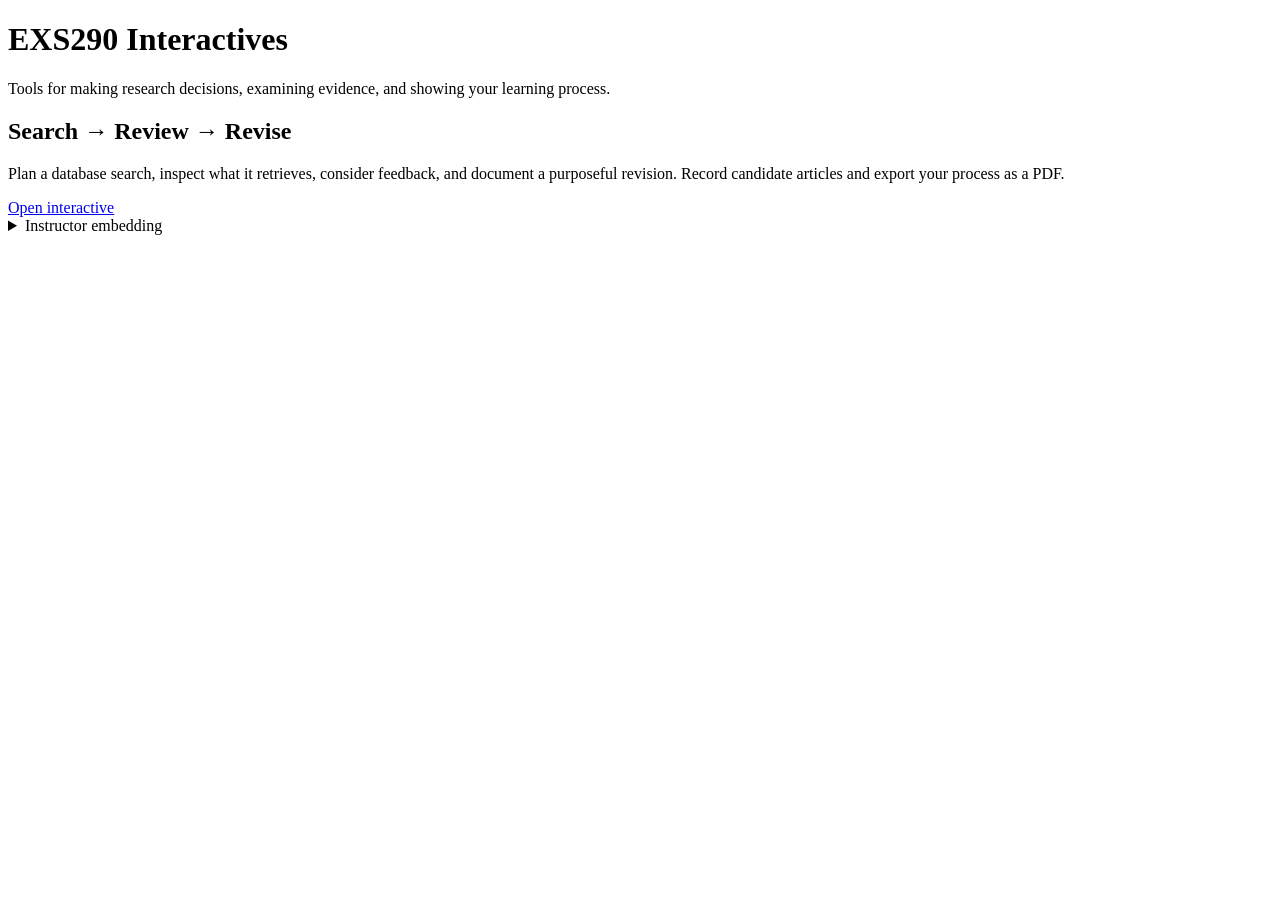
==== index.html @ 7b80ec92 "Add reusable EXS290 research workspace: index.html" ====
<!doctype html><html lang="en"><head><meta charset="utf-8"><meta name="viewport" content="width=device-width,initial-scale=1"><title>EXS290 Interactives</title><link rel="icon" href="favicon.svg"><link rel="stylesheet" href="style.css"></head><body><main><h1>EXS290 Interactives</h1><p>Tools for making research decisions, examining evidence, and showing your learning process.</p><section><h2>Search → Review → Revise</h2><p>Plan a database search, inspect what it retrieves, consider feedback, and document a purposeful revision. Record candidate articles and export your process as a PDF.</p><a class="button" href="search-review-revise/">Open interactive</a></section><details class="card"><summary>Instructor embedding</summary><p>Link directly to the tool or use the following iframe, replacing YOUR-SITE with your published domain.</p><pre style="white-space:pre-wrap">&lt;iframe src="https://YOUR-SITE/search-review-revise/" title="Search, Review, and Revise research workspace" style="width:100%;height:1100px;border:0"&gt;&lt;/iframe&gt;</pre><p>Include an Open in New Tab link below the iframe. Assignment requirements and deadlines belong in your course materials.</p></details></main></body></html>
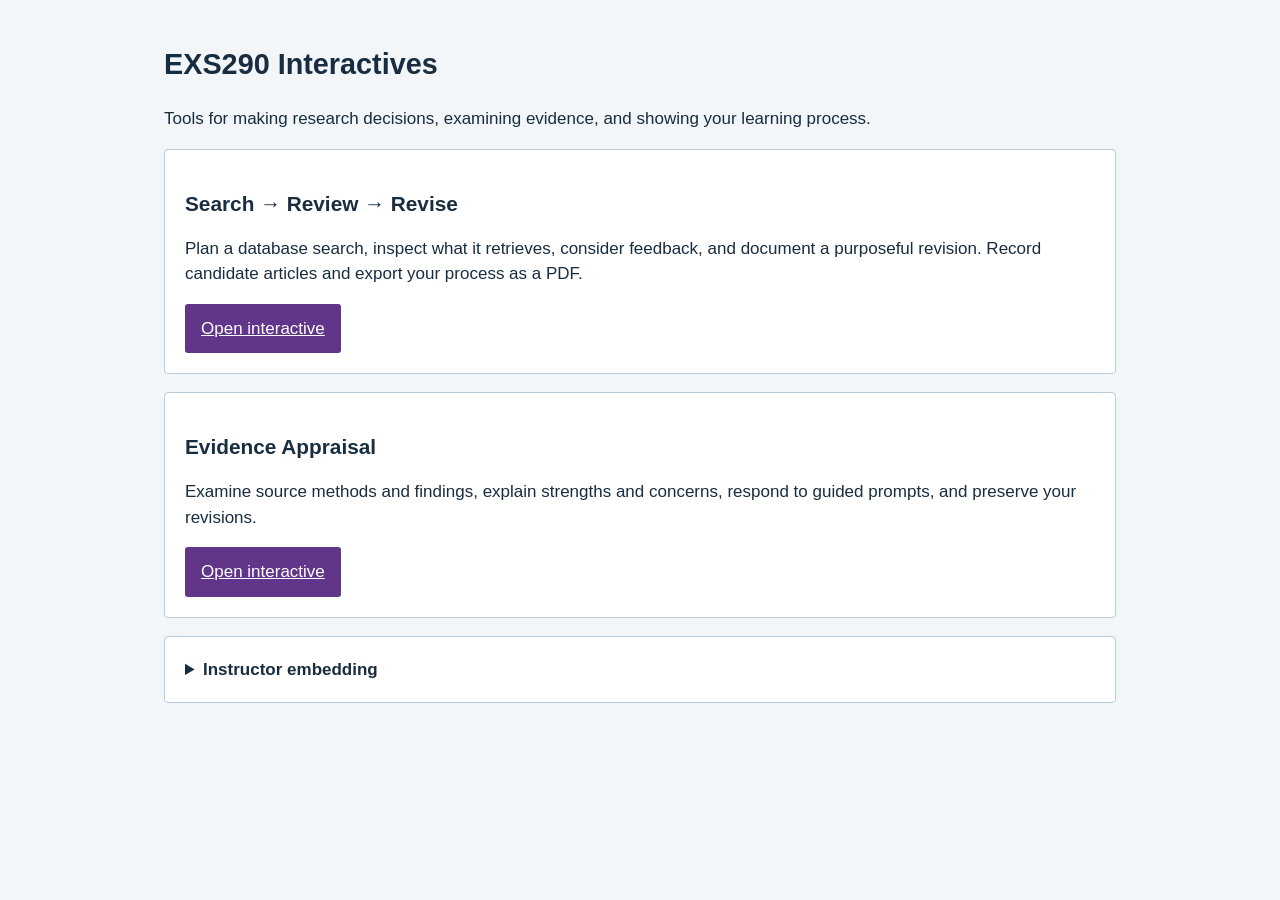
==== commit 52eabea9: "Link evidence appraisal from interactive directory" ====
--- a/index.html
+++ b/index.html
@@ -1 +1 @@
-<!doctype html><html lang="en"><head><meta charset="utf-8"><meta name="viewport" content="width=device-width,initial-scale=1"><title>EXS290 Interactives</title><link rel="icon" href="favicon.svg"><link rel="stylesheet" href="style.css"></head><body><main><h1>EXS290 Interactives</h1><p>Tools for making research decisions, examining evidence, and showing your learning process.</p><section><h2>Search → Review → Revise</h2><p>Plan a database search, inspect what it retrieves, consider feedback, and document a purposeful revision. Record candidate articles and export your process as a PDF.</p><a class="button" href="search-review-revise/">Open interactive</a></section><details class="card"><summary>Instructor embedding</summary><p>Link directly to the tool or use the following iframe, replacing YOUR-SITE with your published domain.</p><pre style="white-space:pre-wrap">&lt;iframe src="https://YOUR-SITE/search-review-revise/" title="Search, Review, and Revise research workspace" style="width:100%;height:1100px;border:0"&gt;&lt;/iframe&gt;</pre><p>Include an Open in New Tab link below the iframe. Assignment requirements and deadlines belong in your course materials.</p></details></main></body></html>+<!doctype html><html lang="en"><head><meta charset="utf-8"><meta name="viewport" content="width=device-width,initial-scale=1"><title>EXS290 Interactives</title><link rel="icon" href="favicon.svg"><link rel="stylesheet" href="style.css"></head><body><main><h1>EXS290 Interactives</h1><p>Tools for making research decisions, examining evidence, and showing your learning process.</p><section><h2>Search → Review → Revise</h2><p>Plan a database search, inspect what it retrieves, consider feedback, and document a purposeful revision. Record candidate articles and export your process as a PDF.</p><a class="button" href="search-review-revise/">Open interactive</a></section><section><h2>Evidence Appraisal</h2><p>Examine source methods and findings, explain strengths and concerns, respond to guided prompts, and preserve your revisions.</p><a class="button" href="evidence-appraisal/">Open interactive</a></section><details class="card"><summary>Instructor embedding</summary><p>Link directly to the tool or use the following iframe, replacing YOUR-SITE with your published domain.</p><pre style="white-space:pre-wrap">&lt;iframe src="https://YOUR-SITE/search-review-revise/" title="Search, Review, and Revise research workspace" style="width:100%;height:1100px;border:0"&gt;&lt;/iframe&gt;</pre><p>Include an Open in New Tab link below the iframe. Assignment requirements and deadlines belong in your course materials.</p></details></main></body></html>
--- a/style.css
+++ b/style.css
@@ -0,0 +1 @@
+*{box-sizing:border-box}body{margin:0;font:17px/1.5 Arial,sans-serif;color:#182d40;background:#f3f6f9}main{max-width:1000px;margin:auto;padding:24px}h1{font-size:1.8rem}h2{font-size:1.3rem}h3{font-size:1.1rem}a{color:#60358a}button,.button{background:#60358a;color:white;border:0;border-radius:3px;padding:12px 16px;font:inherit;cursor:pointer;display:inline-block}button.secondary{background:#eee8f5;color:#442663}button:focus-visible,a:focus-visible,input:focus-visible,textarea:focus-visible,select:focus-visible{outline:3px solid #a64d00;outline-offset:3px}section,.card{background:white;border:1px solid #bacbd7;padding:20px;margin:18px 0;border-radius:4px}label{display:block;font-weight:600;margin:14px 0 5px}input,textarea,select{width:100%;padding:10px;border:1px solid #637f94;border-radius:3px;font:inherit;color:inherit;background:white}textarea{min-height:90px;resize:vertical}.hint{font-size:.9rem;color:#40596d}nav,.actions{display:flex;gap:10px;flex-wrap:wrap}nav a{padding:9px;background:#eee8f5}img{max-width:100%;max-height:420px;object-fit:contain}#status{min-height:1.5em}summary{cursor:pointer;font-weight:bold} .skip{position:absolute;left:-9999px}.skip:focus{left:10px;top:10px;background:white;padding:10px}#report{background:white}.record{border-bottom:1px solid #bacbd7;padding:8px 0;overflow-wrap:anywhere}.record b{display:block;font-size:10pt;color:#503269}.record p{margin:3px 0;white-space:pre-wrap}.report-section{break-before:page}.report-section:first-of-type{break-before:auto}.report-image{max-height:360px;width:auto} @media(max-width:600px){main{padding:12px}section{padding:14px}}@media print{@page{size:letter;margin:16mm}body{background:white;font-size:10pt;color:#152b3c}body>*{display:none!important}body>#report{display:block!important;padding:0;margin:0;max-width:none}#report h1{font-size:17pt;margin:0}#report h2{font-size:13pt;border-bottom:2px solid #503269;padding-bottom:4px}.record{break-inside:avoid}.report-image{max-width:100%;max-height:100mm}.no-print{display:none!important}a{color:#153b60;text-decoration:underline}a:after{content:none}}
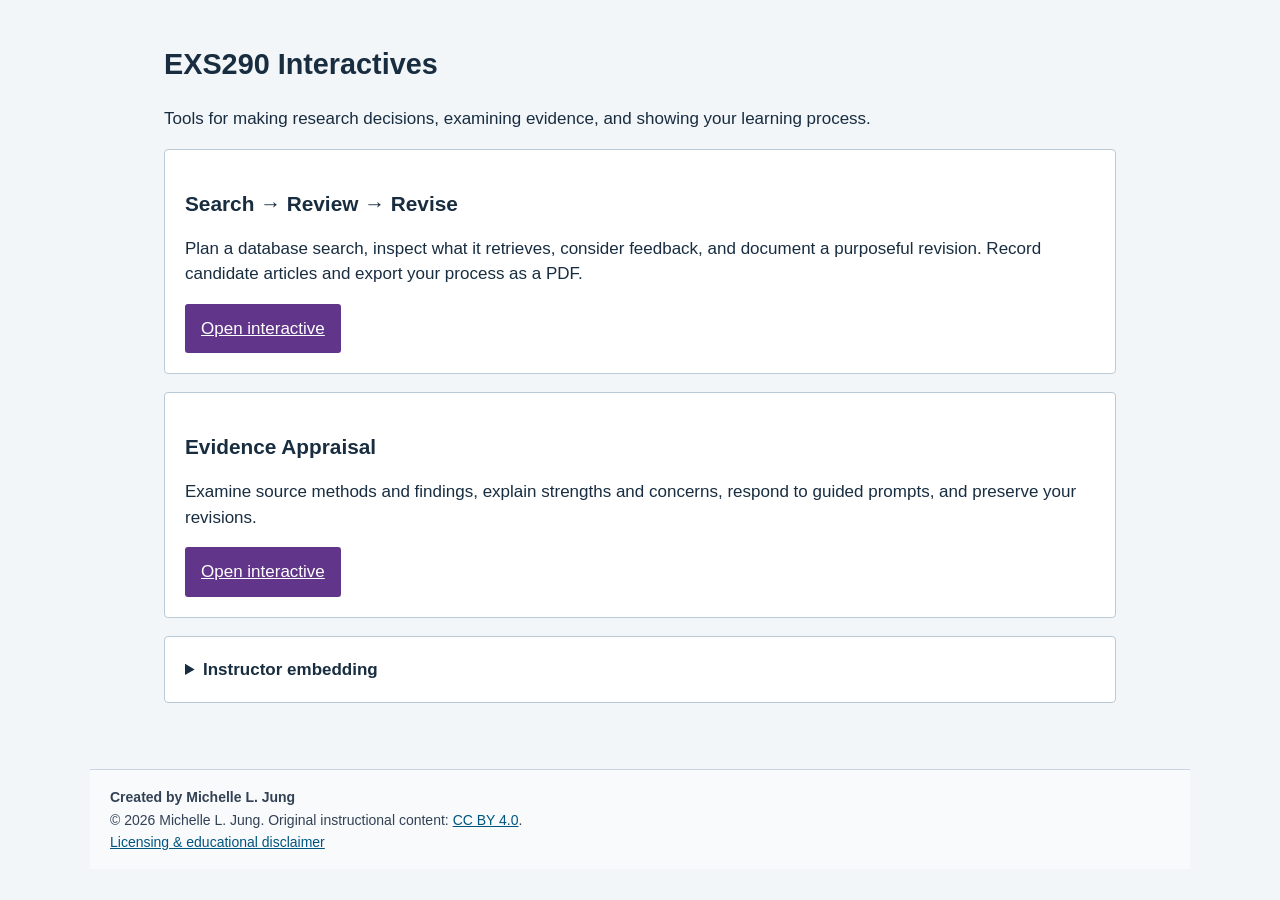
==== commit ca5e0079: "Add creator credit, CC BY 4.0 content licensing, MIT code license, and educational disclaimer" ====
--- a/index.html
+++ b/index.html
@@ -1 +1,2 @@
-<!doctype html><html lang="en"><head><meta charset="utf-8"><meta name="viewport" content="width=device-width,initial-scale=1"><title>EXS290 Interactives</title><link rel="icon" href="favicon.svg"><link rel="stylesheet" href="style.css"></head><body><main><h1>EXS290 Interactives</h1><p>Tools for making research decisions, examining evidence, and showing your learning process.</p><section><h2>Search → Review → Revise</h2><p>Plan a database search, inspect what it retrieves, consider feedback, and document a purposeful revision. Record candidate articles and export your process as a PDF.</p><a class="button" href="search-review-revise/">Open interactive</a></section><section><h2>Evidence Appraisal</h2><p>Examine source methods and findings, explain strengths and concerns, respond to guided prompts, and preserve your revisions.</p><a class="button" href="evidence-appraisal/">Open interactive</a></section><details class="card"><summary>Instructor embedding</summary><p>Link directly to the tool or use the following iframe, replacing YOUR-SITE with your published domain.</p><pre style="white-space:pre-wrap">&lt;iframe src="https://YOUR-SITE/search-review-revise/" title="Search, Review, and Revise research workspace" style="width:100%;height:1100px;border:0"&gt;&lt;/iframe&gt;</pre><p>Include an Open in New Tab link below the iframe. Assignment requirements and deadlines belong in your course materials.</p></details></main></body></html>+<!doctype html><html lang="en"><head><meta charset="utf-8"><meta name="viewport" content="width=device-width,initial-scale=1"><title>EXS290 Interactives</title><link rel="icon" href="favicon.svg"><link rel="stylesheet" href="style.css"></head><body><main><h1>EXS290 Interactives</h1><p>Tools for making research decisions, examining evidence, and showing your learning process.</p><section><h2>Search → Review → Revise</h2><p>Plan a database search, inspect what it retrieves, consider feedback, and document a purposeful revision. Record candidate articles and export your process as a PDF.</p><a class="button" href="search-review-revise/">Open interactive</a></section><section><h2>Evidence Appraisal</h2><p>Examine source methods and findings, explain strengths and concerns, respond to guided prompts, and preserve your revisions.</p><a class="button" href="evidence-appraisal/">Open interactive</a></section><details class="card"><summary>Instructor embedding</summary><p>Link directly to the tool or use the following iframe, replacing YOUR-SITE with your published domain.</p><pre style="white-space:pre-wrap">&lt;iframe src="https://YOUR-SITE/search-review-revise/" title="Search, Review, and Revise research workspace" style="width:100%;height:1100px;border:0"&gt;&lt;/iframe&gt;</pre><p>Include an Open in New Tab link below the iframe. Assignment requirements and deadlines belong in your course materials.</p></details></main><div role="contentinfo" aria-label="Creator credit and licensing" style="box-sizing:border-box;max-width:1100px;margin:24px auto;padding:16px 20px;border-top:1px solid #cbd5e1;background:#f8fafc;color:#334155;font:0.875rem/1.6 Arial,sans-serif;text-align:left;overflow-wrap:anywhere"><strong>Created by Michelle L. Jung</strong><br>© 2026 Michelle L. Jung. Original instructional content: <a rel="license" href="https://creativecommons.org/licenses/by/4.0/" style="color:#005580;text-decoration:underline">CC BY 4.0</a>.<br><a href="licensing.html" style="color:#005580;text-decoration:underline">Licensing &amp; educational disclaimer</a></div>
+</body></html>
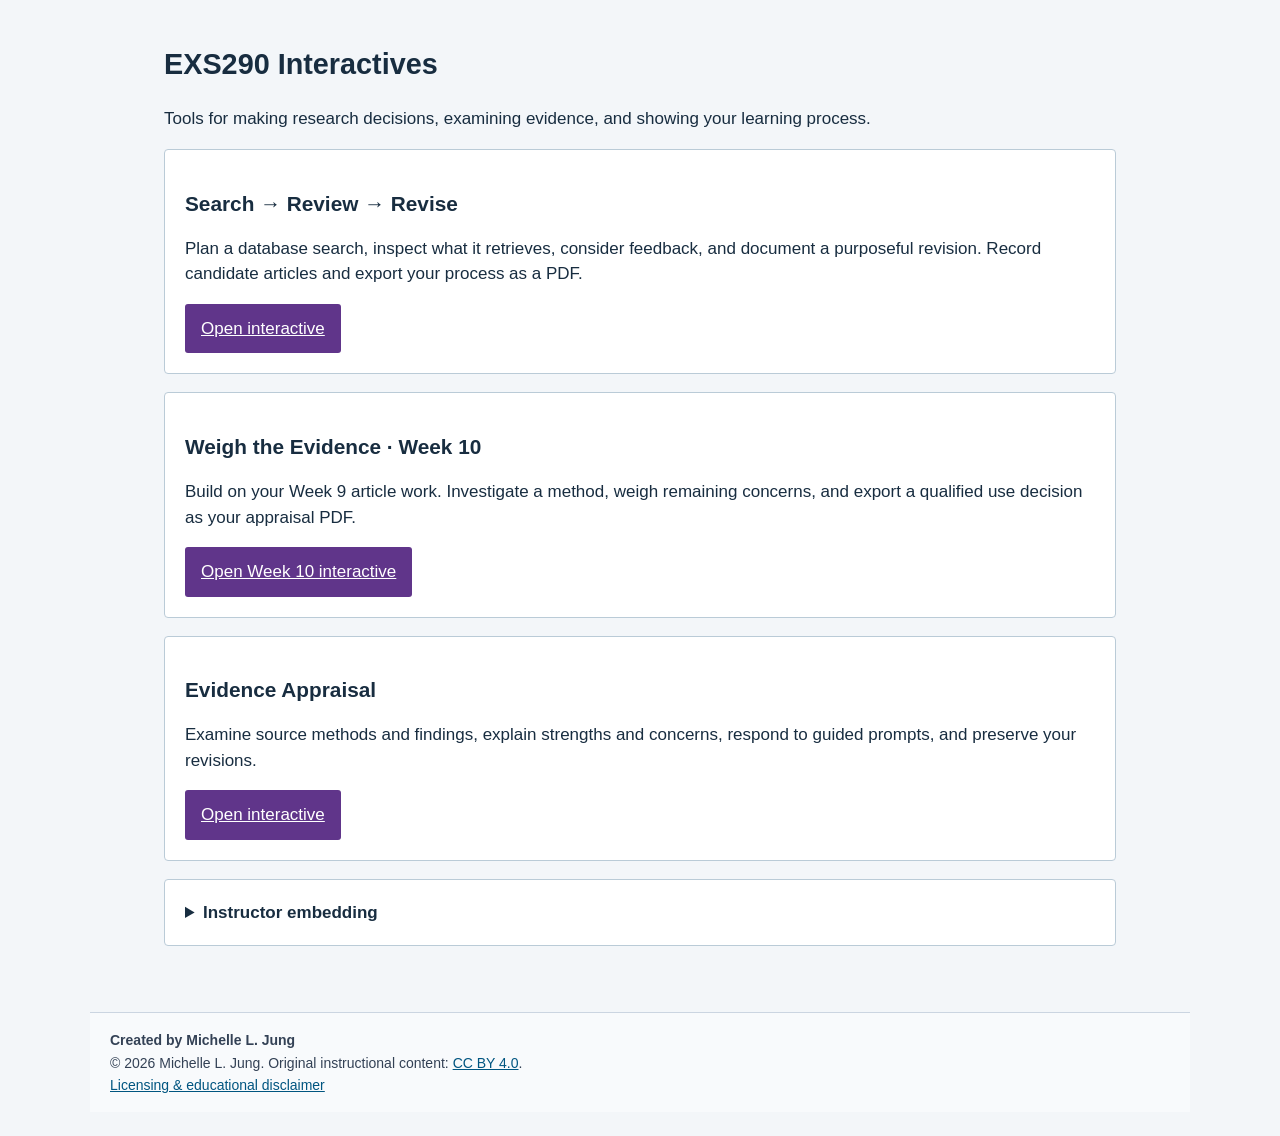
==== commit 22648161: "Link Week 10 Weigh the Evidence from interactives homepage" ====
--- a/index.html
+++ b/index.html
@@ -1,2 +1,2 @@
-<!doctype html><html lang="en"><head><meta charset="utf-8"><meta name="viewport" content="width=device-width,initial-scale=1"><title>EXS290 Interactives</title><link rel="icon" href="favicon.svg"><link rel="stylesheet" href="style.css"></head><body><main><h1>EXS290 Interactives</h1><p>Tools for making research decisions, examining evidence, and showing your learning process.</p><section><h2>Search → Review → Revise</h2><p>Plan a database search, inspect what it retrieves, consider feedback, and document a purposeful revision. Record candidate articles and export your process as a PDF.</p><a class="button" href="search-review-revise/">Open interactive</a></section><section><h2>Evidence Appraisal</h2><p>Examine source methods and findings, explain strengths and concerns, respond to guided prompts, and preserve your revisions.</p><a class="button" href="evidence-appraisal/">Open interactive</a></section><details class="card"><summary>Instructor embedding</summary><p>Link directly to the tool or use the following iframe, replacing YOUR-SITE with your published domain.</p><pre style="white-space:pre-wrap">&lt;iframe src="https://YOUR-SITE/search-review-revise/" title="Search, Review, and Revise research workspace" style="width:100%;height:1100px;border:0"&gt;&lt;/iframe&gt;</pre><p>Include an Open in New Tab link below the iframe. Assignment requirements and deadlines belong in your course materials.</p></details></main><div role="contentinfo" aria-label="Creator credit and licensing" style="box-sizing:border-box;max-width:1100px;margin:24px auto;padding:16px 20px;border-top:1px solid #cbd5e1;background:#f8fafc;color:#334155;font:0.875rem/1.6 Arial,sans-serif;text-align:left;overflow-wrap:anywhere"><strong>Created by Michelle L. Jung</strong><br>© 2026 Michelle L. Jung. Original instructional content: <a rel="license" href="https://creativecommons.org/licenses/by/4.0/" style="color:#005580;text-decoration:underline">CC BY 4.0</a>.<br><a href="licensing.html" style="color:#005580;text-decoration:underline">Licensing &amp; educational disclaimer</a></div>
+<!doctype html><html lang="en"><head><meta charset="utf-8"><meta name="viewport" content="width=device-width,initial-scale=1"><title>EXS290 Interactives</title><link rel="icon" href="favicon.svg"><link rel="stylesheet" href="style.css"></head><body><main><h1>EXS290 Interactives</h1><p>Tools for making research decisions, examining evidence, and showing your learning process.</p><section><h2>Search → Review → Revise</h2><p>Plan a database search, inspect what it retrieves, consider feedback, and document a purposeful revision. Record candidate articles and export your process as a PDF.</p><a class="button" href="search-review-revise/">Open interactive</a></section><section><h2>Weigh the Evidence · Week 10</h2><p>Build on your Week 9 article work. Investigate a method, weigh remaining concerns, and export a qualified use decision as your appraisal PDF.</p><a class="button" href="weigh-the-evidence/">Open Week 10 interactive</a></section><section><h2>Evidence Appraisal</h2><p>Examine source methods and findings, explain strengths and concerns, respond to guided prompts, and preserve your revisions.</p><a class="button" href="evidence-appraisal/">Open interactive</a></section><details class="card"><summary>Instructor embedding</summary><p>Link directly to the tool or use the following iframe, replacing YOUR-SITE with your published domain.</p><pre style="white-space:pre-wrap">&lt;iframe src="https://YOUR-SITE/search-review-revise/" title="Search, Review, and Revise research workspace" style="width:100%;height:1100px;border:0"&gt;&lt;/iframe&gt;</pre><p>Include an Open in New Tab link below the iframe. Assignment requirements and deadlines belong in your course materials.</p></details></main><div role="contentinfo" aria-label="Creator credit and licensing" style="box-sizing:border-box;max-width:1100px;margin:24px auto;padding:16px 20px;border-top:1px solid #cbd5e1;background:#f8fafc;color:#334155;font:0.875rem/1.6 Arial,sans-serif;text-align:left;overflow-wrap:anywhere"><strong>Created by Michelle L. Jung</strong><br>© 2026 Michelle L. Jung. Original instructional content: <a rel="license" href="https://creativecommons.org/licenses/by/4.0/" style="color:#005580;text-decoration:underline">CC BY 4.0</a>.<br><a href="licensing.html" style="color:#005580;text-decoration:underline">Licensing &amp; educational disclaimer</a></div>
 </body></html>
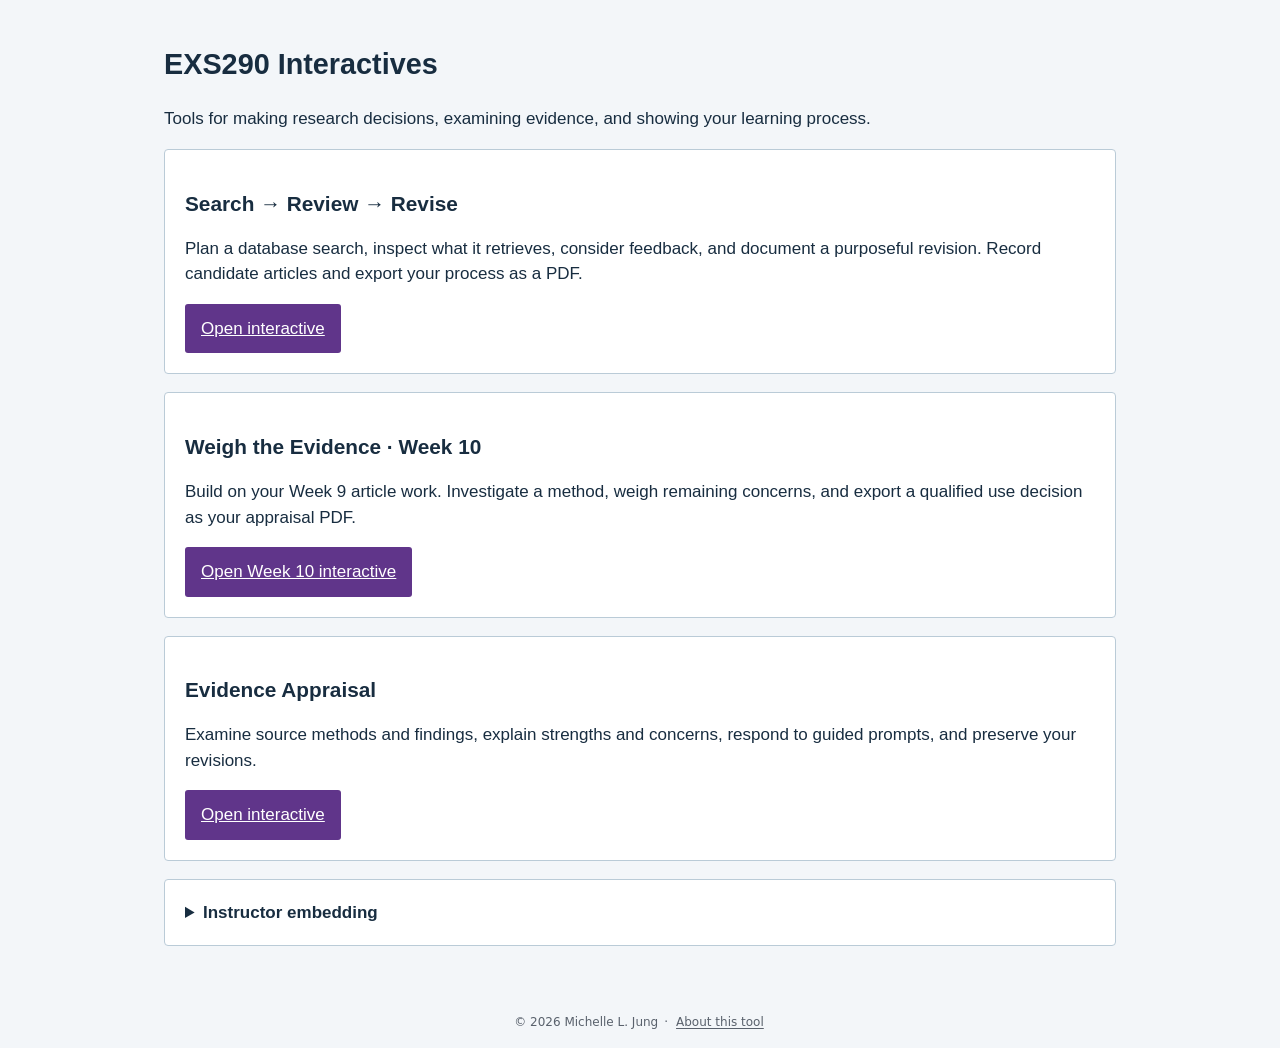
==== commit 05fe640e: "Keep resource credits compact and add an on-demand development acknowledgment" ====
--- a/index.html
+++ b/index.html
@@ -1,2 +1,4 @@
-<!doctype html><html lang="en"><head><meta charset="utf-8"><meta name="viewport" content="width=device-width,initial-scale=1"><title>EXS290 Interactives</title><link rel="icon" href="favicon.svg"><link rel="stylesheet" href="style.css"></head><body><main><h1>EXS290 Interactives</h1><p>Tools for making research decisions, examining evidence, and showing your learning process.</p><section><h2>Search → Review → Revise</h2><p>Plan a database search, inspect what it retrieves, consider feedback, and document a purposeful revision. Record candidate articles and export your process as a PDF.</p><a class="button" href="search-review-revise/">Open interactive</a></section><section><h2>Weigh the Evidence · Week 10</h2><p>Build on your Week 9 article work. Investigate a method, weigh remaining concerns, and export a qualified use decision as your appraisal PDF.</p><a class="button" href="weigh-the-evidence/">Open Week 10 interactive</a></section><section><h2>Evidence Appraisal</h2><p>Examine source methods and findings, explain strengths and concerns, respond to guided prompts, and preserve your revisions.</p><a class="button" href="evidence-appraisal/">Open interactive</a></section><details class="card"><summary>Instructor embedding</summary><p>Link directly to the tool or use the following iframe, replacing YOUR-SITE with your published domain.</p><pre style="white-space:pre-wrap">&lt;iframe src="https://YOUR-SITE/search-review-revise/" title="Search, Review, and Revise research workspace" style="width:100%;height:1100px;border:0"&gt;&lt;/iframe&gt;</pre><p>Include an Open in New Tab link below the iframe. Assignment requirements and deadlines belong in your course materials.</p></details></main><div role="contentinfo" aria-label="Creator credit and licensing" style="box-sizing:border-box;max-width:1100px;margin:24px auto;padding:16px 20px;border-top:1px solid #cbd5e1;background:#f8fafc;color:#334155;font:0.875rem/1.6 Arial,sans-serif;text-align:left;overflow-wrap:anywhere"><strong>Created by Michelle L. Jung</strong><br>© 2026 Michelle L. Jung. Original instructional content: <a rel="license" href="https://creativecommons.org/licenses/by/4.0/" style="color:#005580;text-decoration:underline">CC BY 4.0</a>.<br><a href="licensing.html" style="color:#005580;text-decoration:underline">Licensing &amp; educational disclaimer</a></div>
+<!doctype html><html lang="en"><head><meta charset="utf-8"><meta name="viewport" content="width=device-width,initial-scale=1"><title>EXS290 Interactives</title><link rel="icon" href="favicon.svg"><link rel="stylesheet" href="style.css"><link rel="stylesheet" href="resource-about.css">
+<script defer src="resource-about.js"></script>
+</head><body><main><h1>EXS290 Interactives</h1><p>Tools for making research decisions, examining evidence, and showing your learning process.</p><section><h2>Search → Review → Revise</h2><p>Plan a database search, inspect what it retrieves, consider feedback, and document a purposeful revision. Record candidate articles and export your process as a PDF.</p><a class="button" href="search-review-revise/">Open interactive</a></section><section><h2>Weigh the Evidence · Week 10</h2><p>Build on your Week 9 article work. Investigate a method, weigh remaining concerns, and export a qualified use decision as your appraisal PDF.</p><a class="button" href="weigh-the-evidence/">Open Week 10 interactive</a></section><section><h2>Evidence Appraisal</h2><p>Examine source methods and findings, explain strengths and concerns, respond to guided prompts, and preserve your revisions.</p><a class="button" href="evidence-appraisal/">Open interactive</a></section><details class="card"><summary>Instructor embedding</summary><p>Link directly to the tool or use the following iframe, replacing YOUR-SITE with your published domain.</p><pre style="white-space:pre-wrap">&lt;iframe src="https://YOUR-SITE/search-review-revise/" title="Search, Review, and Revise research workspace" style="width:100%;height:1100px;border:0"&gt;&lt;/iframe&gt;</pre><p>Include an Open in New Tab link below the iframe. Assignment requirements and deadlines belong in your course materials.</p></details></main><div class="mlj-resource-footer" role="contentinfo" aria-label="Resource information"><span>© 2026 Michelle L. Jung</span><span aria-hidden="true">·</span><a href="licensing.html#development" data-resource-about>About this tool</a></div>
 </body></html>
--- a/resource-about.css
+++ b/resource-about.css
@@ -0,0 +1,83 @@
+.mlj-resource-footer {
+  box-sizing: border-box;
+  display: flex;
+  flex-wrap: wrap;
+  align-items: baseline;
+  justify-content: center;
+  gap: 0 6px;
+  position: static;
+  max-width: 1100px;
+  margin: 16px auto 8px;
+  padding: 6px 16px;
+  border: 0;
+  background: transparent;
+  color: #59616c;
+  font: 400 12px/1.5 system-ui, sans-serif;
+  text-align: center;
+  letter-spacing: normal;
+  text-transform: none;
+}
+.mlj-resource-footer a {
+  display: inline-block;
+  min-height: 24px;
+  padding: 3px 2px;
+  color: inherit;
+  font: inherit;
+  text-decoration: underline;
+  text-underline-offset: 2px;
+}
+.mlj-about-dialog {
+  box-sizing: border-box;
+  position: fixed;
+  inset: 0;
+  width: min(440px, calc(100% - 32px));
+  max-width: 440px;
+  max-height: calc(100dvh - 48px);
+  margin: auto;
+  padding: 24px;
+  overflow: auto;
+  border: 1px solid #cbd5e1;
+  border-radius: 10px;
+  background: #fff;
+  color: #24313b;
+  font: 400 15px/1.6 system-ui, sans-serif;
+  text-align: left;
+  letter-spacing: normal;
+  text-transform: none;
+  box-shadow: 0 12px 40px #0003;
+}
+.mlj-about-dialog:not([open]) { display: none; }
+.mlj-about-dialog::backdrop { background: #172b3b66; }
+.mlj-about-dialog h2 {
+  margin: 0 0 12px;
+  padding: 0;
+  color: inherit;
+  font: 600 20px/1.3 system-ui, sans-serif;
+  letter-spacing: normal;
+  text-transform: none;
+}
+.mlj-about-dialog p { margin: 0 0 12px; font: inherit; color: inherit; }
+.mlj-about-dialog a { color: #155775; text-decoration: underline; }
+.mlj-about-dialog .mlj-about-actions { display: flex; justify-content: flex-end; margin-top: 16px; }
+.mlj-about-dialog .mlj-about-close {
+  display: inline-block;
+  width: auto;
+  min-height: 40px;
+  margin: 0;
+  padding: 6px 16px;
+  border: 1px solid #8a99a5;
+  border-radius: 6px;
+  background: #fff;
+  color: #24313b;
+  font: 500 14px/1.5 system-ui, sans-serif;
+  cursor: pointer;
+  box-shadow: none;
+  text-transform: none;
+  letter-spacing: normal;
+}
+.mlj-resource-footer a:focus-visible,
+.mlj-about-dialog a:focus-visible,
+.mlj-about-dialog .mlj-about-close:focus-visible { outline: 3px solid #155775; outline-offset: 3px; }
+@media print {
+  .mlj-resource-footer, .mlj-about-dialog { display: none !important; }
+}
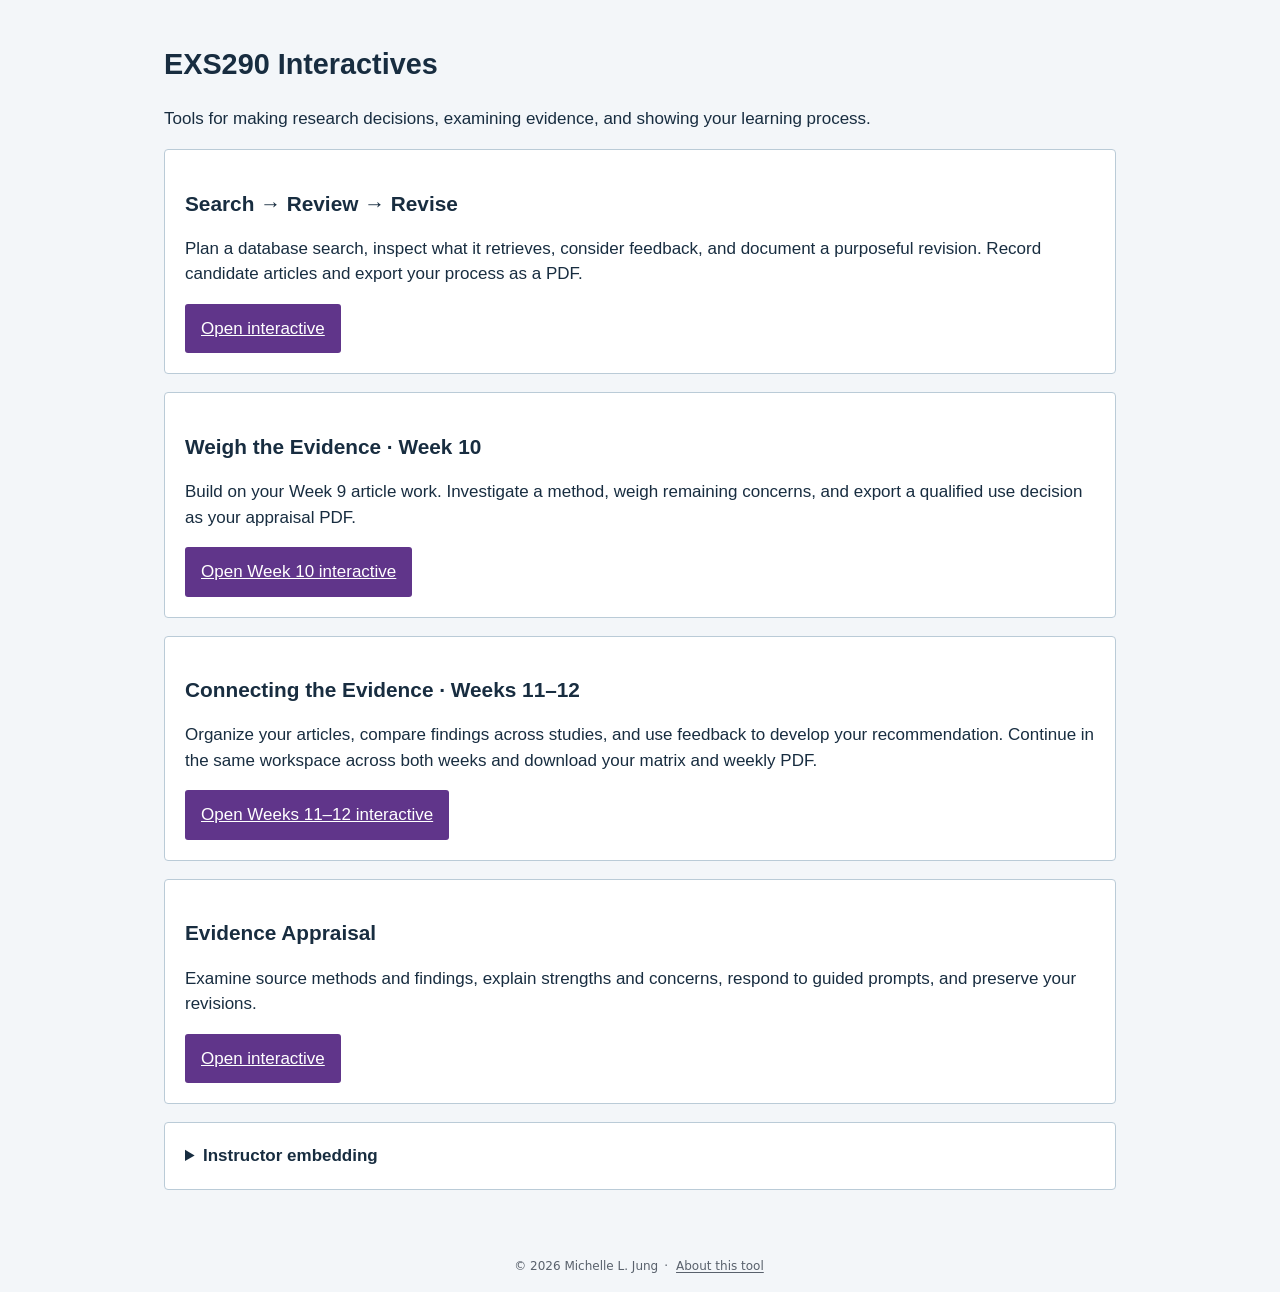
==== commit f53d63f6: "Add guided evidence matrix workspace for EXS290 Weeks 11–12" ====
--- a/index.html
+++ b/index.html
@@ -1,4 +1,4 @@
 <!doctype html><html lang="en"><head><meta charset="utf-8"><meta name="viewport" content="width=device-width,initial-scale=1"><title>EXS290 Interactives</title><link rel="icon" href="favicon.svg"><link rel="stylesheet" href="style.css"><link rel="stylesheet" href="resource-about.css">
 <script defer src="resource-about.js"></script>
-</head><body><main><h1>EXS290 Interactives</h1><p>Tools for making research decisions, examining evidence, and showing your learning process.</p><section><h2>Search → Review → Revise</h2><p>Plan a database search, inspect what it retrieves, consider feedback, and document a purposeful revision. Record candidate articles and export your process as a PDF.</p><a class="button" href="search-review-revise/">Open interactive</a></section><section><h2>Weigh the Evidence · Week 10</h2><p>Build on your Week 9 article work. Investigate a method, weigh remaining concerns, and export a qualified use decision as your appraisal PDF.</p><a class="button" href="weigh-the-evidence/">Open Week 10 interactive</a></section><section><h2>Evidence Appraisal</h2><p>Examine source methods and findings, explain strengths and concerns, respond to guided prompts, and preserve your revisions.</p><a class="button" href="evidence-appraisal/">Open interactive</a></section><details class="card"><summary>Instructor embedding</summary><p>Link directly to the tool or use the following iframe, replacing YOUR-SITE with your published domain.</p><pre style="white-space:pre-wrap">&lt;iframe src="https://YOUR-SITE/search-review-revise/" title="Search, Review, and Revise research workspace" style="width:100%;height:1100px;border:0"&gt;&lt;/iframe&gt;</pre><p>Include an Open in New Tab link below the iframe. Assignment requirements and deadlines belong in your course materials.</p></details></main><div class="mlj-resource-footer" role="contentinfo" aria-label="Resource information"><span>© 2026 Michelle L. Jung</span><span aria-hidden="true">·</span><a href="licensing.html#development" data-resource-about>About this tool</a></div>
+</head><body><main><h1>EXS290 Interactives</h1><p>Tools for making research decisions, examining evidence, and showing your learning process.</p><section><h2>Search → Review → Revise</h2><p>Plan a database search, inspect what it retrieves, consider feedback, and document a purposeful revision. Record candidate articles and export your process as a PDF.</p><a class="button" href="search-review-revise/">Open interactive</a></section><section><h2>Weigh the Evidence · Week 10</h2><p>Build on your Week 9 article work. Investigate a method, weigh remaining concerns, and export a qualified use decision as your appraisal PDF.</p><a class="button" href="weigh-the-evidence/">Open Week 10 interactive</a></section><section><h2>Connecting the Evidence · Weeks 11–12</h2><p>Organize your articles, compare findings across studies, and use feedback to develop your recommendation. Continue in the same workspace across both weeks and download your matrix and weekly PDF.</p><a class="button" href="connecting-the-evidence/">Open Weeks 11–12 interactive</a></section><section><h2>Evidence Appraisal</h2><p>Examine source methods and findings, explain strengths and concerns, respond to guided prompts, and preserve your revisions.</p><a class="button" href="evidence-appraisal/">Open interactive</a></section><details class="card"><summary>Instructor embedding</summary><p>Link directly to the tool or use the following iframe, replacing YOUR-SITE with your published domain.</p><pre style="white-space:pre-wrap">&lt;iframe src="https://YOUR-SITE/search-review-revise/" title="Search, Review, and Revise research workspace" style="width:100%;height:1100px;border:0"&gt;&lt;/iframe&gt;</pre><p>Include an Open in New Tab link below the iframe. Assignment requirements and deadlines belong in your course materials.</p></details></main><div class="mlj-resource-footer" role="contentinfo" aria-label="Resource information"><span>© 2026 Michelle L. Jung</span><span aria-hidden="true">·</span><a href="licensing.html#development" data-resource-about>About this tool</a></div>
 </body></html>
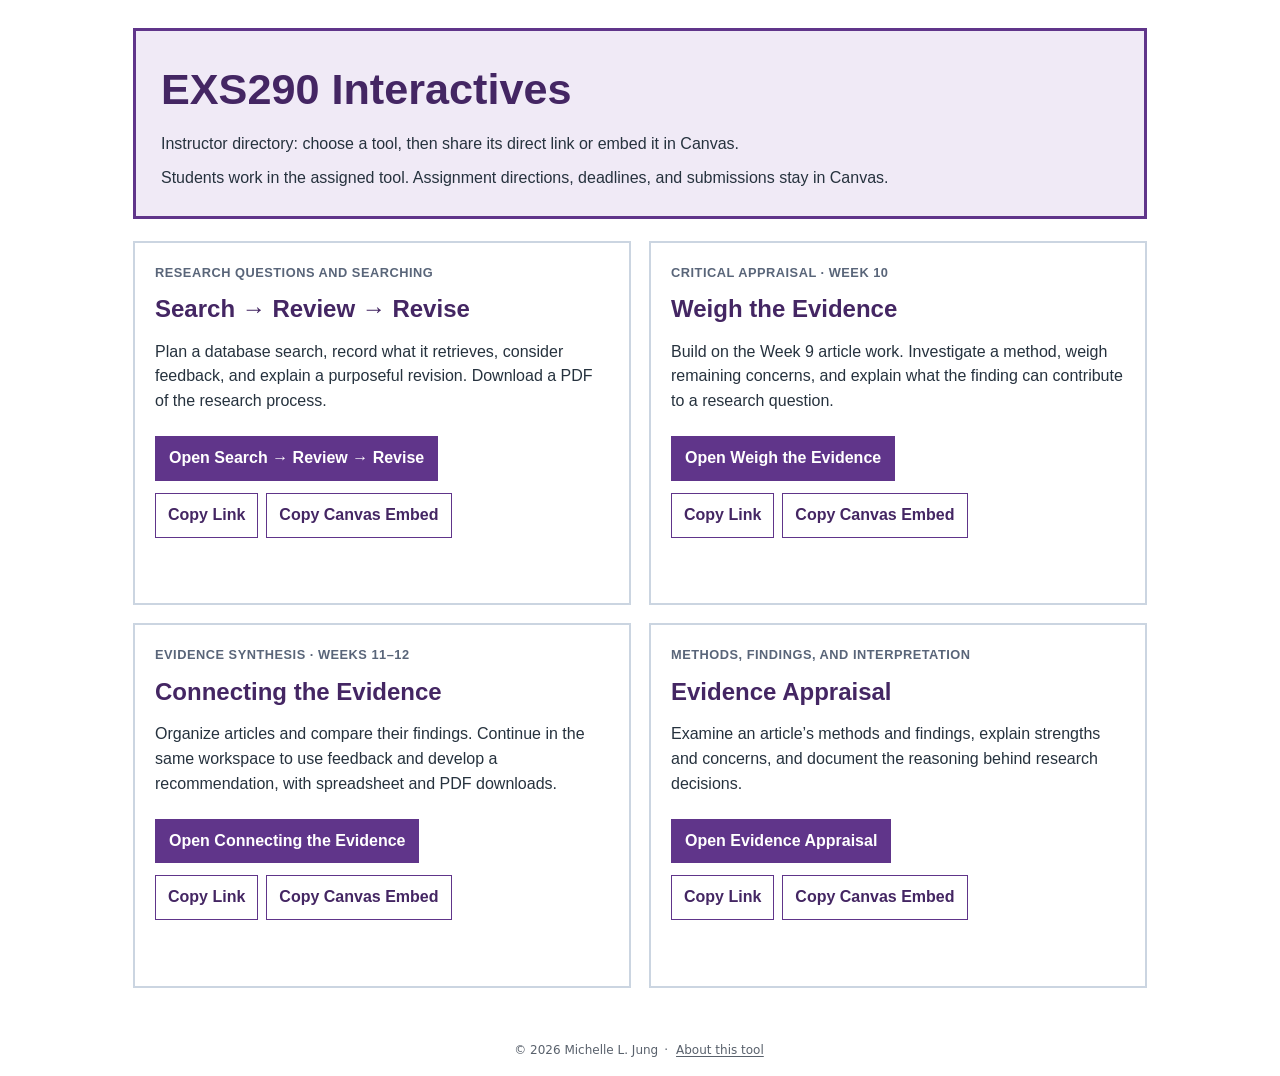
==== commit a0dad37d: "Match EXS290 directory to EXS101 with tool cards and Canvas sharing controls" ====
--- a/index.html
+++ b/index.html
@@ -1,4 +1,11 @@
-<!doctype html><html lang="en"><head><meta charset="utf-8"><meta name="viewport" content="width=device-width,initial-scale=1"><title>EXS290 Interactives</title><link rel="icon" href="favicon.svg"><link rel="stylesheet" href="style.css"><link rel="stylesheet" href="resource-about.css">
-<script defer src="resource-about.js"></script>
-</head><body><main><h1>EXS290 Interactives</h1><p>Tools for making research decisions, examining evidence, and showing your learning process.</p><section><h2>Search → Review → Revise</h2><p>Plan a database search, inspect what it retrieves, consider feedback, and document a purposeful revision. Record candidate articles and export your process as a PDF.</p><a class="button" href="search-review-revise/">Open interactive</a></section><section><h2>Weigh the Evidence · Week 10</h2><p>Build on your Week 9 article work. Investigate a method, weigh remaining concerns, and export a qualified use decision as your appraisal PDF.</p><a class="button" href="weigh-the-evidence/">Open Week 10 interactive</a></section><section><h2>Connecting the Evidence · Weeks 11–12</h2><p>Organize your articles, compare findings across studies, and use feedback to develop your recommendation. Continue in the same workspace across both weeks and download your matrix and weekly PDF.</p><a class="button" href="connecting-the-evidence/">Open Weeks 11–12 interactive</a></section><section><h2>Evidence Appraisal</h2><p>Examine source methods and findings, explain strengths and concerns, respond to guided prompts, and preserve your revisions.</p><a class="button" href="evidence-appraisal/">Open interactive</a></section><details class="card"><summary>Instructor embedding</summary><p>Link directly to the tool or use the following iframe, replacing YOUR-SITE with your published domain.</p><pre style="white-space:pre-wrap">&lt;iframe src="https://YOUR-SITE/search-review-revise/" title="Search, Review, and Revise research workspace" style="width:100%;height:1100px;border:0"&gt;&lt;/iframe&gt;</pre><p>Include an Open in New Tab link below the iframe. Assignment requirements and deadlines belong in your course materials.</p></details></main><div class="mlj-resource-footer" role="contentinfo" aria-label="Resource information"><span>© 2026 Michelle L. Jung</span><span aria-hidden="true">·</span><a href="licensing.html#development" data-resource-about>About this tool</a></div>
-</body></html>+<!doctype html>
+<html lang="en"><head><meta charset="utf-8"><meta name="viewport" content="width=device-width,initial-scale=1"><title>EXS290 Interactives</title><link rel="icon" href="favicon.svg"><link rel="stylesheet" href="landing.css"><link rel="stylesheet" href="resource-about.css"><script defer src="resource-about.js"></script><script defer src="landing.js"></script></head>
+<body><a class="skip" href="#tools">Skip to interactives</a><main>
+<section class="hero"><h1>EXS290 Interactives</h1><p>Instructor directory: choose a tool, then share its direct link or embed it in Canvas.</p><p>Students work in the assigned tool. Assignment directions, deadlines, and submissions stay in Canvas.</p></section>
+<div id="tools" class="grid">
+<article class="card"><p class="tag">Research questions and searching</p><h2>Search → Review → Revise</h2><p>Plan a database search, record what it retrieves, consider feedback, and explain a purposeful revision. Download a PDF of the research process.</p><a class="open" href="/search-review-revise/">Open Search → Review → Revise</a></article>
+<article class="card"><p class="tag">Critical appraisal · Week 10</p><h2>Weigh the Evidence</h2><p>Build on the Week 9 article work. Investigate a method, weigh remaining concerns, and explain what the finding can contribute to a research question.</p><a class="open" href="/weigh-the-evidence/">Open Weigh the Evidence</a></article>
+<article class="card"><p class="tag">Evidence synthesis · Weeks 11–12</p><h2>Connecting the Evidence</h2><p>Organize articles and compare their findings. Continue in the same workspace to use feedback and develop a recommendation, with spreadsheet and PDF downloads.</p><a class="open" href="/connecting-the-evidence/">Open Connecting the Evidence</a></article>
+<article class="card"><p class="tag">Methods, findings, and interpretation</p><h2>Evidence Appraisal</h2><p>Examine an article’s methods and findings, explain strengths and concerns, and document the reasoning behind research decisions.</p><a class="open" href="/evidence-appraisal/">Open Evidence Appraisal</a></article>
+</div>
+</main><div class="mlj-resource-footer" role="contentinfo" aria-label="Resource information"><span>© 2026 Michelle L. Jung</span><span aria-hidden="true">·</span><a href="licensing.html#development" data-resource-about>About this tool</a></div></body></html>
--- a/landing.css
+++ b/landing.css
@@ -0,0 +1 @@
+:root{--purple:#60358a;--dark:#442663;--pale:#f0eaf6;--ink:#26323e;--line:#cbd5e1}*{box-sizing:border-box}body{margin:0;font:16px/1.55 Arial,Helvetica,sans-serif;background:white;color:var(--ink)}main{max-width:1050px;margin:auto;padding:28px 18px}.hero{background:var(--pale);border:3px solid var(--purple);padding:25px}.hero h1{margin:0;color:var(--dark);font-size:clamp(1.9rem,5vw,2.7rem)}.hero p{max-width:760px;margin:9px 0 0}.grid{display:grid;grid-template-columns:repeat(2,minmax(0,1fr));gap:18px;margin-top:22px}.card{border:2px solid var(--line);padding:20px}.card h2{margin:0;color:var(--dark);font-size:1.5rem}.card p:not(.tag){margin:12px 0}.open{display:inline-block;margin-top:10px;background:var(--purple);color:white;padding:10px 14px;text-decoration:none;font-weight:bold}.open:hover{background:var(--dark)}.tag{font-size:.8rem;text-transform:uppercase;color:#596579;font-weight:bold;letter-spacing:.04em;margin:0 0 8px}button{font:inherit;font-weight:bold;border:1px solid var(--purple);background:white;color:var(--dark);padding:9px 12px;cursor:pointer}button:hover{background:var(--pale)}.share-actions{display:flex;flex-wrap:wrap;gap:8px;margin-top:12px}.share-status{font-size:.9rem;min-height:1.5em;margin:8px 0 0}.copy-fallback{margin-top:12px}.copy-fallback label{display:block;font-weight:bold;margin-bottom:6px}.copy-fallback textarea{width:100%;font:inherit;padding:10px;border:1px solid var(--line);resize:vertical;min-height:115px}a:focus-visible,button:focus-visible,textarea:focus-visible{outline:3px solid #a65300;outline-offset:3px}[hidden]{display:none!important}.skip{position:absolute;left:-9999px}.skip:focus{left:12px;top:8px;padding:8px;background:white;z-index:10}@media(max-width:650px){.grid{grid-template-columns:1fr}main{padding:18px 14px}.hero{padding:20px}.card{padding:18px}.open{max-width:100%;overflow-wrap:anywhere}}@media print{.share-actions,.share-status,.copy-fallback,.skip{display:none!important}.hero{border-width:1px}.card{break-inside:avoid}.grid{display:block}.card{margin:15px 0}.open{background:none;color:var(--dark);padding:0}}
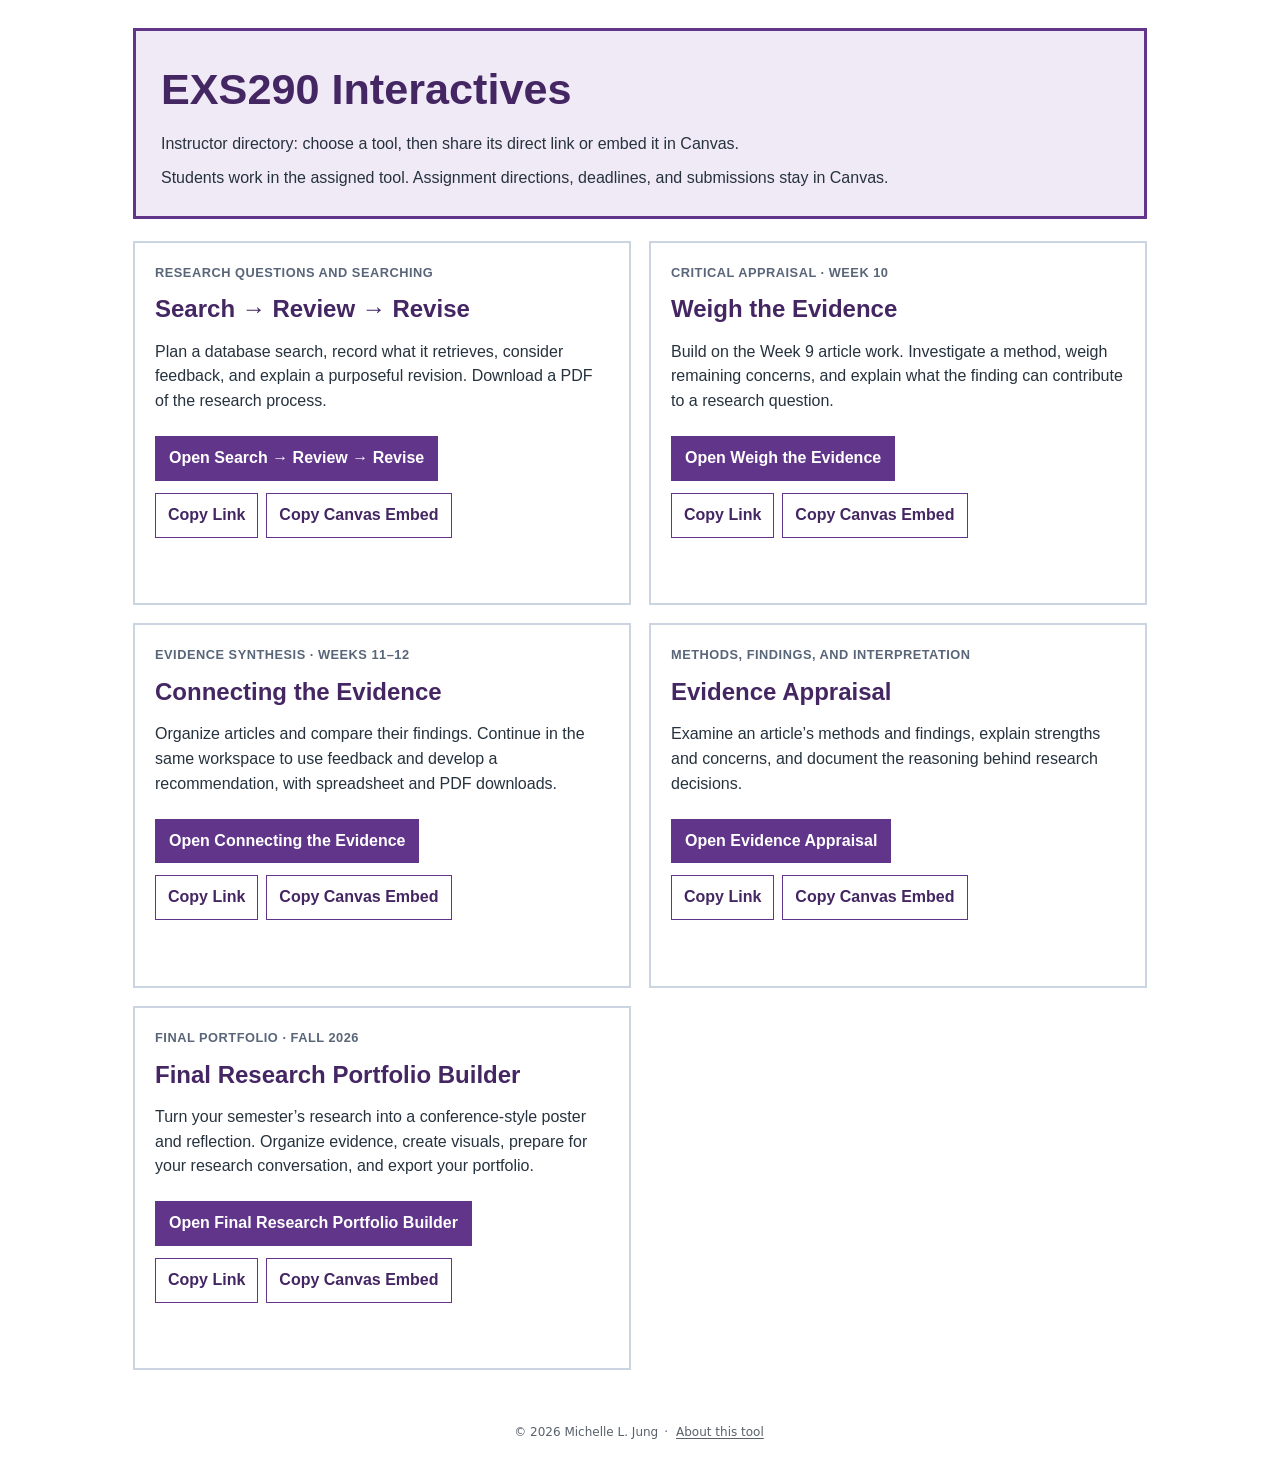
==== commit 6e0be20b: "Add Final Portfolio Builder to EXS290 interactive directory" ====
--- a/index.html
+++ b/index.html
@@ -7,5 +7,6 @@
 <article class="card"><p class="tag">Critical appraisal · Week 10</p><h2>Weigh the Evidence</h2><p>Build on the Week 9 article work. Investigate a method, weigh remaining concerns, and explain what the finding can contribute to a research question.</p><a class="open" href="/weigh-the-evidence/">Open Weigh the Evidence</a></article>
 <article class="card"><p class="tag">Evidence synthesis · Weeks 11–12</p><h2>Connecting the Evidence</h2><p>Organize articles and compare their findings. Continue in the same workspace to use feedback and develop a recommendation, with spreadsheet and PDF downloads.</p><a class="open" href="/connecting-the-evidence/">Open Connecting the Evidence</a></article>
 <article class="card"><p class="tag">Methods, findings, and interpretation</p><h2>Evidence Appraisal</h2><p>Examine an article’s methods and findings, explain strengths and concerns, and document the reasoning behind research decisions.</p><a class="open" href="/evidence-appraisal/">Open Evidence Appraisal</a></article>
+<article class="card"><p class="tag">Final portfolio · Fall 2026</p><h2>Final Research Portfolio Builder</h2><p>Turn your semester’s research into a conference-style poster and reflection. Organize evidence, create visuals, prepare for your research conversation, and export your portfolio.</p><a class="open" href="/final-portfolio/">Open Final Research Portfolio Builder</a></article>
 </div>
 </main><div class="mlj-resource-footer" role="contentinfo" aria-label="Resource information"><span>© 2026 Michelle L. Jung</span><span aria-hidden="true">·</span><a href="licensing.html#development" data-resource-about>About this tool</a></div></body></html>
